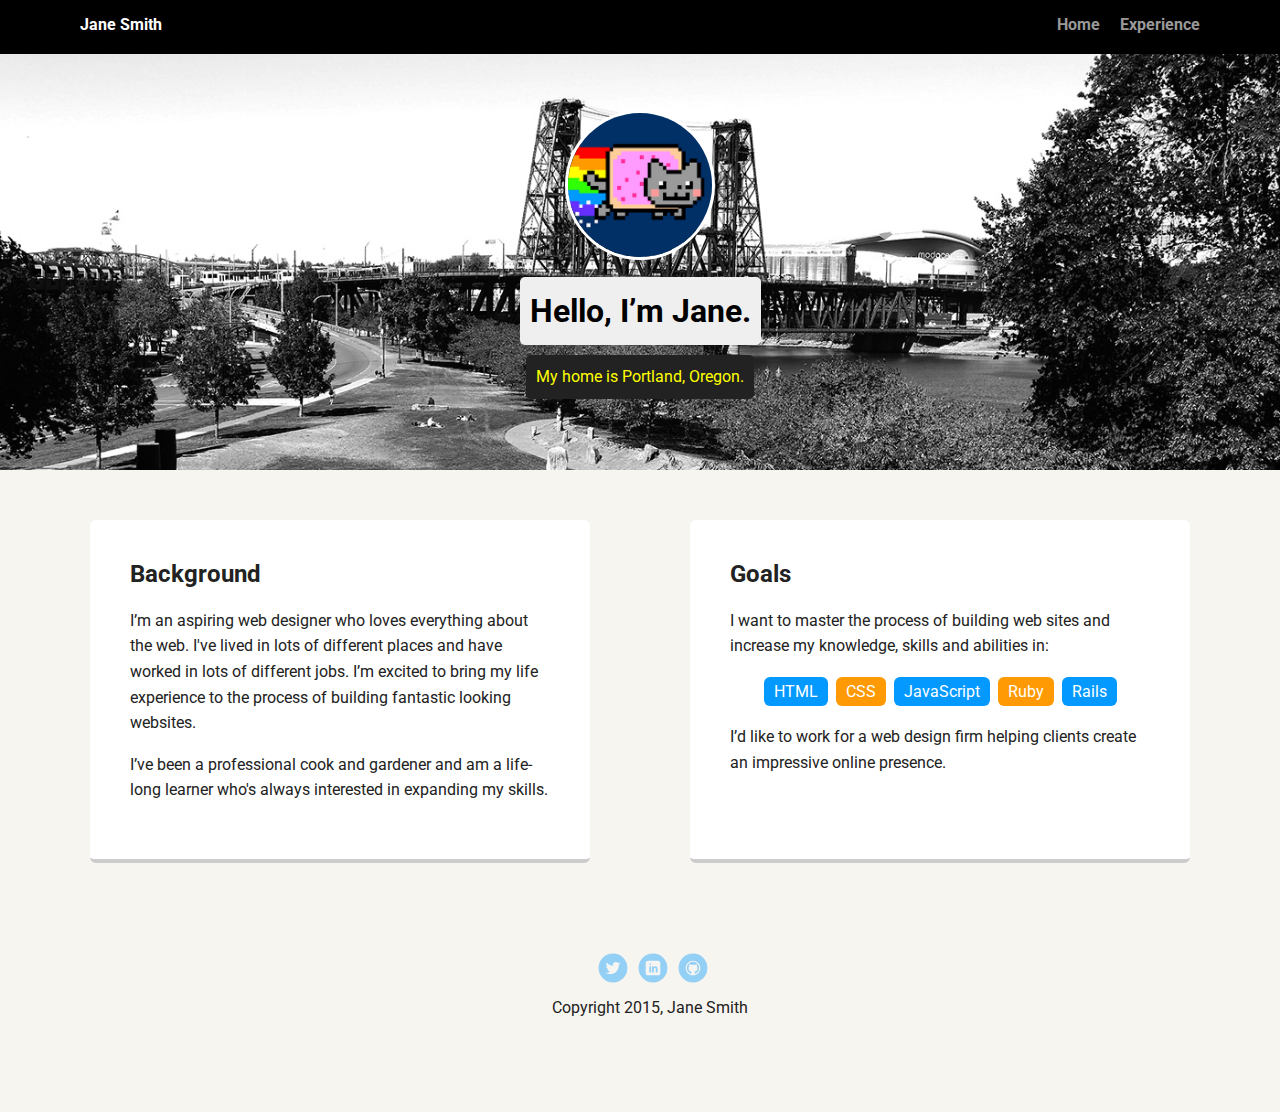
==== profile_page_v1/index.html @ aa0d0956 "Downloaded zipped files" ====
<!doctype html>
<html lang="en">
<head>
  <meta charset="utf-8">
  <title>Jane Smith's Profile</title>
  <meta name="viewport" content="width=device-width, initial-scale=1.0">
  <link rel="stylesheet" href="styles.css">
  <link href="https://fonts.googleapis.com/css?family=Muli%7CRoboto:400,300,500,700,900" rel="stylesheet"></head>
  <body>

    <div class="main-nav">
        <ul class="nav">
          <li class="name">Jane Smith</li>
          <li><a href="#">Home</a></li>
          <li><a href="#">Experience</a></li>
        </ul>
    </div>

    <header>
      <img src="images/me.png" alt="Drawing of Jane Smith" class="profile-image">
      <h1 class="tag name">Hello, I’m Jane.</h1>
      <p class="tag location">My home is Portland, Oregon.</p>
    </header>

    <main class="flex">
      <div class="card">
        <h2>Background</h2>
        <p>I’m an aspiring web designer who loves everything about the web. I've lived in lots of different places and have worked in lots of different jobs. I’m excited to bring my life experience to the process of building fantastic looking websites.</p>
        <p>I’ve been a professional cook and gardener and am a life-long learner who's always interested in expanding my skills.</p>
      </div> 

      <div class="card">
        <h2>Goals</h2>
        <p>I want to master the process of building web sites and increase my knowledge, skills and abilities in:</p>
        <ul class="skills">
          <li>HTML</li>
          <li>CSS</li>
          <li>JavaScript</li>
          <li>Ruby</li>
          <li>Rails</li>
        </ul>
        <p>I’d like to work for a web design firm helping clients create an impressive online presence.</p>
      </div> 

    </main>
    <footer>
      <ul>
        <li><a href="#" class="social twitter">Twitter</a></li>
        <li><a href="#" class="social linkedin">LinkedIn</a></li>
        <li><a href="#" class="social github">Github</a></li>
      </ul>
      <p class="copyright">Copyright 2015, Jane Smith</p>
    </footer>
  </body>
  </html>
---- profile_page_v1/styles.css ----
/* Global Layout Set-up */
* { 
  box-sizing: border-box;
}
  
body {
  margin: 0;
  padding: 0;
  text-align: center;
  font-family: 'Roboto', sans-serif;
  color: #222;
  background: #f7f5f0;
}
/* Link Styles */

a {
  text-decoration: none;
  color: #999;
}
a:hover {
  color: #6633ff;
}

/* Section Styles */

.main-nav {
  width: 100%;
  background: black;
  min-height: 30px;
  padding: 10px;
  position: fixed;
  text-align: center;
}
.nav {
  display: flex;
  justify-content: space-around;
  font-weight: 700;
  list-style-type: none;
  margin: 0 auto;
  padding: 0;
}

.nav .name {
    display: block;
    margin-right: auto;
    color: white;
}
.nav li {
  padding: 5px 10px 10px 10px;
}
.nav a {
  transition: all .5s;
}
.nav a:hover {
  color: white
}

header {
  text-align: center;
  background: url('images/portland.jpg') no-repeat top center ;
  background-size: cover;
  overflow: hidden;
  padding-top: 60px;
}
header {
  line-height: 1.5;
}
header .profile-image {
  margin-top: 50px;
  width: 150px;
  height: 150px;
  border-radius: 50%;
  border: 3px solid white;
  transition: all .5s;
}
header .profile-image:hover {
  transform: scale(1.2) rotate(5deg);
}
.tag {
  background-color: #efefef;
  color: black;
  padding: 10px;
  border-radius: 5px;
  display: table;
  margin: 10px auto;
} 
.location {
  background-color: #222;
  color: yellow;
}
.card {
  margin: 30px;
  padding: 20px 40px 40px;
  max-width: 500px;
  text-align: left;
  background: #fff;
  border-bottom: 4px solid #ccc;
  border-radius: 6px;
  transition: all .5s;
}
.card:hover {
  border-color: #ff99ff;
}

ul.skills {
  padding: 0;
  text-align: center;
}

.skills li {
  border-radius: 6px;
  display: inline-block;
  background: #ff9904;
  color: white;
  padding: 5px 10px;
  margin: 2px;
}

.skills li:nth-child(odd) {
  background: #0399ff;
}

footer {
  width: 100%;
  min-height: 30px;
  padding: 20px 0 40px 20px;
}

footer .copyright {
  top: -8px;
  font-size: .75em;
}

footer ul {
  list-style-type: none;
  margin: 0;
  padding: 0;
}

footer ul li {
  display: inline-block;
}

a.social {
  display: inline-block;
  text-indent: -9999px;
  margin-left: 5px;
  width: 30px;
  height: 30px;
  background-size: 30px 30px;
  opacity: .4;
  transition: all .5s;
}
a.twitter {
  background-image: url(images/twitter.svg);
}
a.linkedin {
  background-image: url(images/linkedin.svg);
}
a.github {
  background-image: url(images/github.svg);
}
a.social:hover {
  opacity: 1;
}
.clearfix {
  clear: both;
}

/* Styles for larger screens */
@media screen and (min-width: 720px) {
  
  .flex {
      display: -ms-flexbox;      /* TWEENER - IE 10 */
      display: flex; 
      max-width: 1200px;
      -ms-flex-pack: distribute;
      justify-content: space-around;
      margin: 0 auto;
  }

  header {
    min-height: 470px;
  }

  .nav {
    max-width: 1200px;
    padding: 0 30px;
  }


  main {
    padding-top: 20px;
  }

  main p {
    line-height: 1.6em;
  }

  footer {
    font-size: 1.3em;
    max-width: 1200px;
    margin: 40px auto;
  }

}
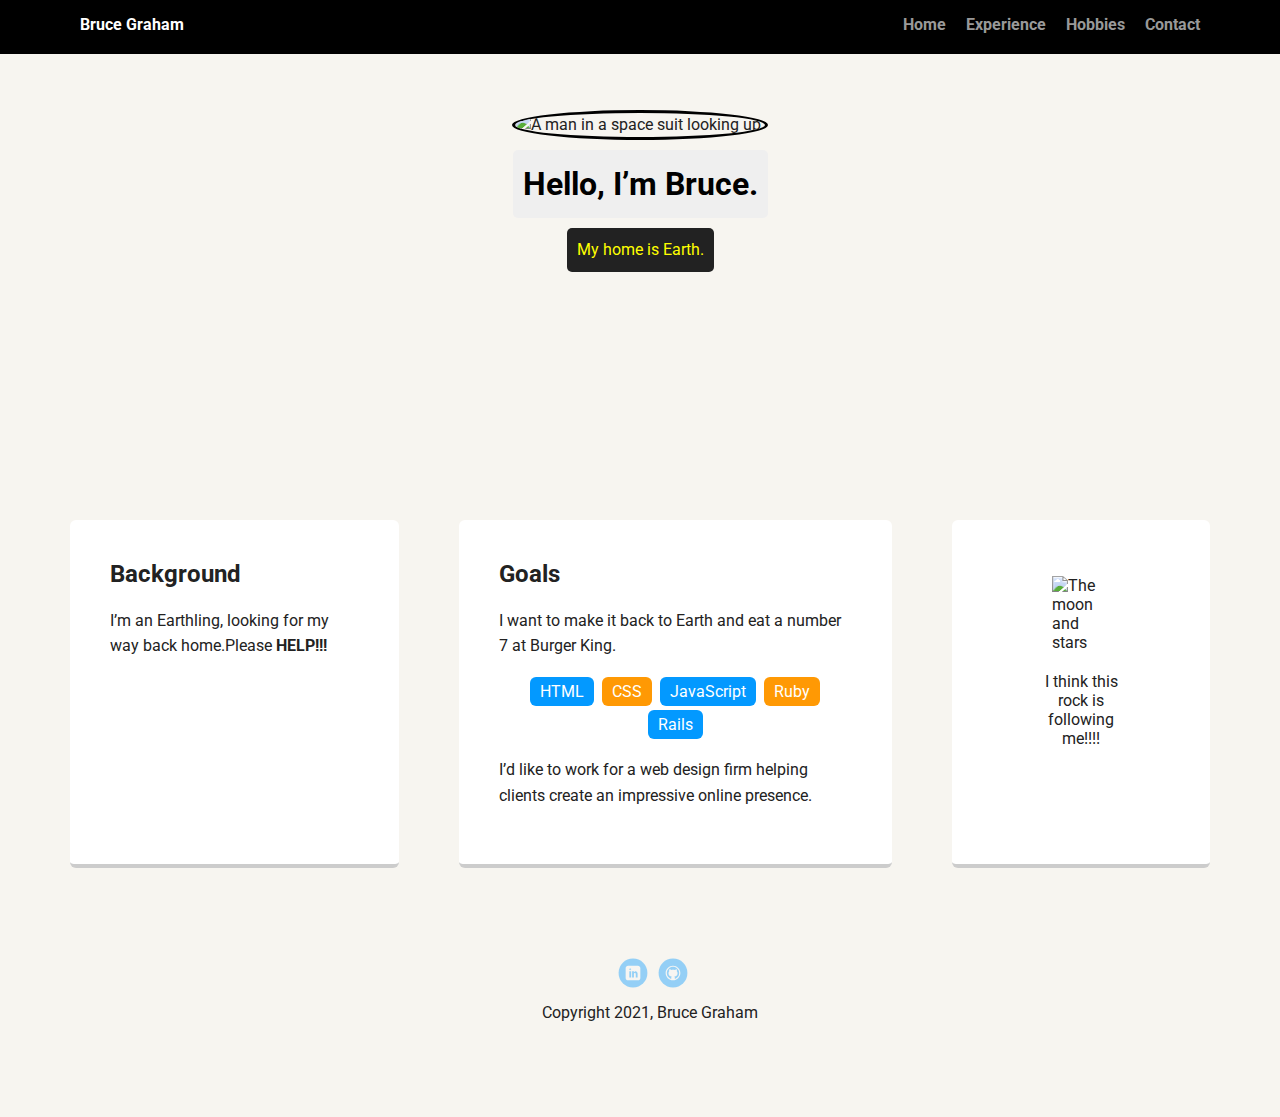
==== commit 0426feb5: "updated div and navbar" ====
--- a/profile_page_v1/index.html
+++ b/profile_page_v1/index.html
@@ -2,36 +2,37 @@
 <html lang="en">
 <head>
   <meta charset="utf-8">
-  <title>Jane Smith's Profile</title>
+  <title>Bruce Graham's Profile</title>
   <meta name="viewport" content="width=device-width, initial-scale=1.0">
   <link rel="stylesheet" href="styles.css">
   <link href="https://fonts.googleapis.com/css?family=Muli%7CRoboto:400,300,500,700,900" rel="stylesheet"></head>
   <body>
 
-    <div class="main-nav">
+    <nav>
         <ul class="nav">
-          <li class="name">Jane Smith</li>
-          <li><a href="#">Home</a></li>
-          <li><a href="#">Experience</a></li>
+          <li class="name">Bruce Graham</li>
+          <li><a href="index.html">Home</a></li>
+          <li><a href="experience.html">Experience</a></li>
+          <li><a href="hobbies.html">Hobbies</a></li>
+          <li><a href="contact.html">Contact</a></li>
         </ul>
-    </div>
+    </nav>
 
     <header>
-      <img src="images/me.png" alt="Drawing of Jane Smith" class="profile-image">
-      <h1 class="tag name">Hello, I’m Jane.</h1>
-      <p class="tag location">My home is Portland, Oregon.</p>
+      <img src="images/spaceman.jpg" alt="A man in a space suit looking up." class="profile-image">
+      <h1 class="tag name">Hello, I’m Bruce.</h1>
+      <p class="tag location">My home is Earth.</p>
     </header>
 
     <main class="flex">
-      <div class="card">
+      <section>
         <h2>Background</h2>
-        <p>I’m an aspiring web designer who loves everything about the web. I've lived in lots of different places and have worked in lots of different jobs. I’m excited to bring my life experience to the process of building fantastic looking websites.</p>
-        <p>I’ve been a professional cook and gardener and am a life-long learner who's always interested in expanding my skills.</p>
-      </div> 
+        <p>I’m an Earthling, looking for my way back home.Please <strong>HELP!!!</strong></p>
+      </section> 
 
-      <div class="card">
+      <section>
         <h2>Goals</h2>
-        <p>I want to master the process of building web sites and increase my knowledge, skills and abilities in:</p>
+        <p>I want to make it back to Earth and eat a number 7 at Burger King.</p>
         <ul class="skills">
           <li>HTML</li>
           <li>CSS</li>
@@ -40,16 +41,20 @@
           <li>Rails</li>
         </ul>
         <p>I’d like to work for a web design firm helping clients create an impressive online presence.</p>
-      </div> 
-
+      </section>
+      <section>
+      <figure>
+        <img src="images/moon.jpg" alt="The moon and stars">
+        <figcaption>I think this rock is following me!!!!</figcaption>
+      </figure>
+    </section>
     </main>
     <footer>
       <ul>
-        <li><a href="#" class="social twitter">Twitter</a></li>
-        <li><a href="#" class="social linkedin">LinkedIn</a></li>
-        <li><a href="#" class="social github">Github</a></li>
+        <li><a href="https://www.linkedin.com/in/kyle-graham-85b242217/" class="social linkedin">LinkedIn</a></li>
+        <li><a href="https://github.com/BruceKGraham" class="social github">Github</a></li>
       </ul>
-      <p class="copyright">Copyright 2015, Jane Smith</p>
+      <p class="copyright">Copyright 2021, Bruce Graham</p>
     </footer>
   </body>
   </html>
--- a/profile_page_v1/styles.css
+++ b/profile_page_v1/styles.css
@@ -1,13 +1,13 @@
 /* Global Layout Set-up */
-* { 
+* {
   box-sizing: border-box;
 }
-  
+
 body {
   margin: 0;
   padding: 0;
   text-align: center;
-  font-family: 'Roboto', sans-serif;
+  font-family: "Roboto", sans-serif;
   color: #222;
   background: #f7f5f0;
 }
@@ -23,7 +23,7 @@
 
 /* Section Styles */
 
-.main-nav {
+nav {
   width: 100%;
   background: black;
   min-height: 30px;
@@ -41,23 +41,23 @@
 }
 
 .nav .name {
-    display: block;
-    margin-right: auto;
-    color: white;
+  display: block;
+  margin-right: auto;
+  color: white;
 }
 .nav li {
   padding: 5px 10px 10px 10px;
 }
 .nav a {
-  transition: all .5s;
+  transition: all 0.5s;
 }
 .nav a:hover {
-  color: white
+  color: white;
 }
 
 header {
   text-align: center;
-  background: url('images/portland.jpg') no-repeat top center ;
+  background: url("images/earth.jpg") no-repeat top center;
   background-size: cover;
   overflow: hidden;
   padding-top: 60px;
@@ -70,8 +70,8 @@
   width: 150px;
   height: 150px;
   border-radius: 50%;
-  border: 3px solid white;
-  transition: all .5s;
+  border: 3px solid rgb(0, 0, 0);
+  transition: all 0.5s;
 }
 header .profile-image:hover {
   transform: scale(1.2) rotate(5deg);
@@ -83,12 +83,12 @@
   border-radius: 5px;
   display: table;
   margin: 10px auto;
-} 
+}
 .location {
   background-color: #222;
   color: yellow;
 }
-.card {
+section {
   margin: 30px;
   padding: 20px 40px 40px;
   max-width: 500px;
@@ -96,9 +96,9 @@
   background: #fff;
   border-bottom: 4px solid #ccc;
   border-radius: 6px;
-  transition: all .5s;
-}
-.card:hover {
+  transition: all 0.5s;
+}
+section:hover {
   border-color: #ff99ff;
 }
 
@@ -119,6 +119,13 @@
 .skills li:nth-child(odd) {
   background: #0399ff;
 }
+figure img {
+  margin: 20px;
+  width: 350px;
+}
+figcaption {
+  text-align: center;
+}
 
 footer {
   width: 100%;
@@ -128,7 +135,7 @@
 
 footer .copyright {
   top: -8px;
-  font-size: .75em;
+  font-size: 0.75em;
 }
 
 footer ul {
@@ -148,8 +155,8 @@
   width: 30px;
   height: 30px;
   background-size: 30px 30px;
-  opacity: .4;
-  transition: all .5s;
+  opacity: 0.4;
+  transition: all 0.5s;
 }
 a.twitter {
   background-image: url(images/twitter.svg);
@@ -169,14 +176,13 @@
 
 /* Styles for larger screens */
 @media screen and (min-width: 720px) {
-  
   .flex {
-      display: -ms-flexbox;      /* TWEENER - IE 10 */
-      display: flex; 
-      max-width: 1200px;
-      -ms-flex-pack: distribute;
-      justify-content: space-around;
-      margin: 0 auto;
+    display: -ms-flexbox; /* TWEENER - IE 10 */
+    display: flex;
+    max-width: 1200px;
+    -ms-flex-pack: distribute;
+    justify-content: space-around;
+    margin: 0 auto;
   }
 
   header {
@@ -187,7 +193,6 @@
     max-width: 1200px;
     padding: 0 30px;
   }
-
 
   main {
     padding-top: 20px;
@@ -202,6 +207,4 @@
     max-width: 1200px;
     margin: 40px auto;
   }
-
-}
-
+}
